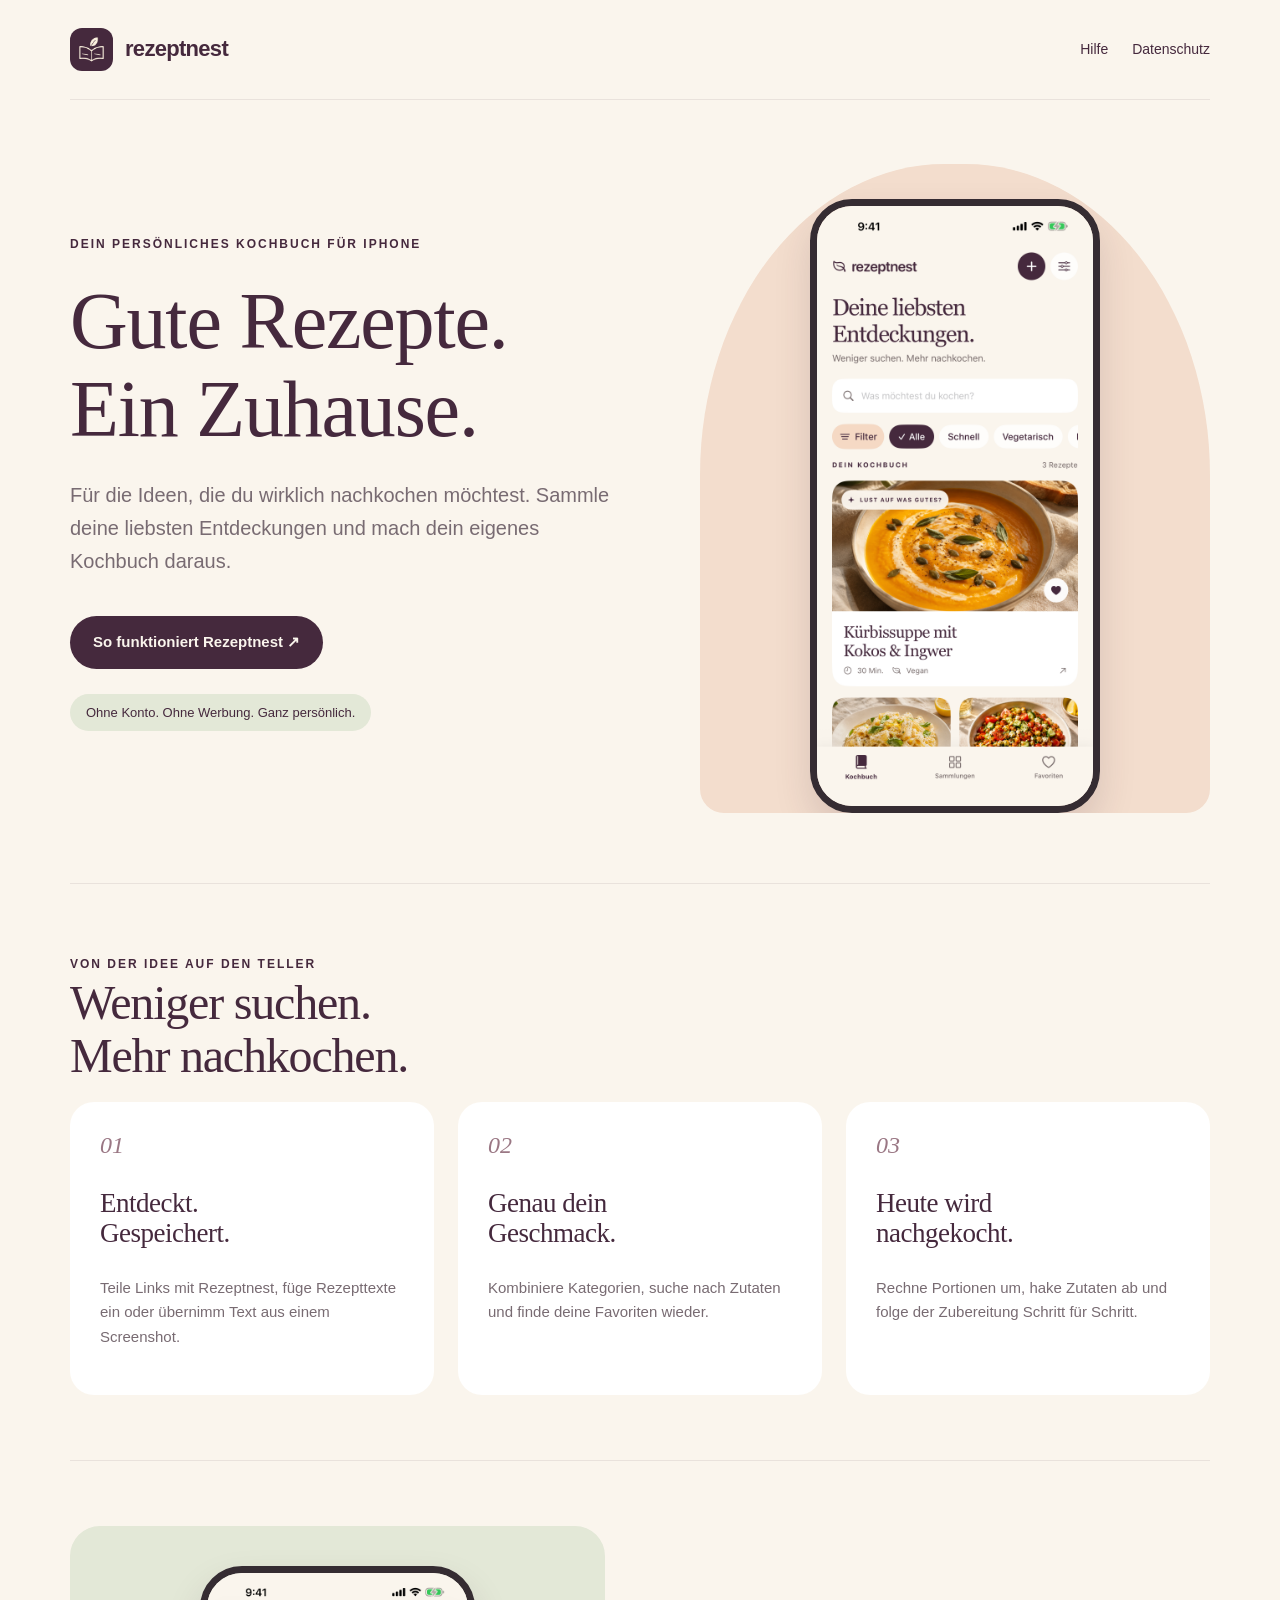
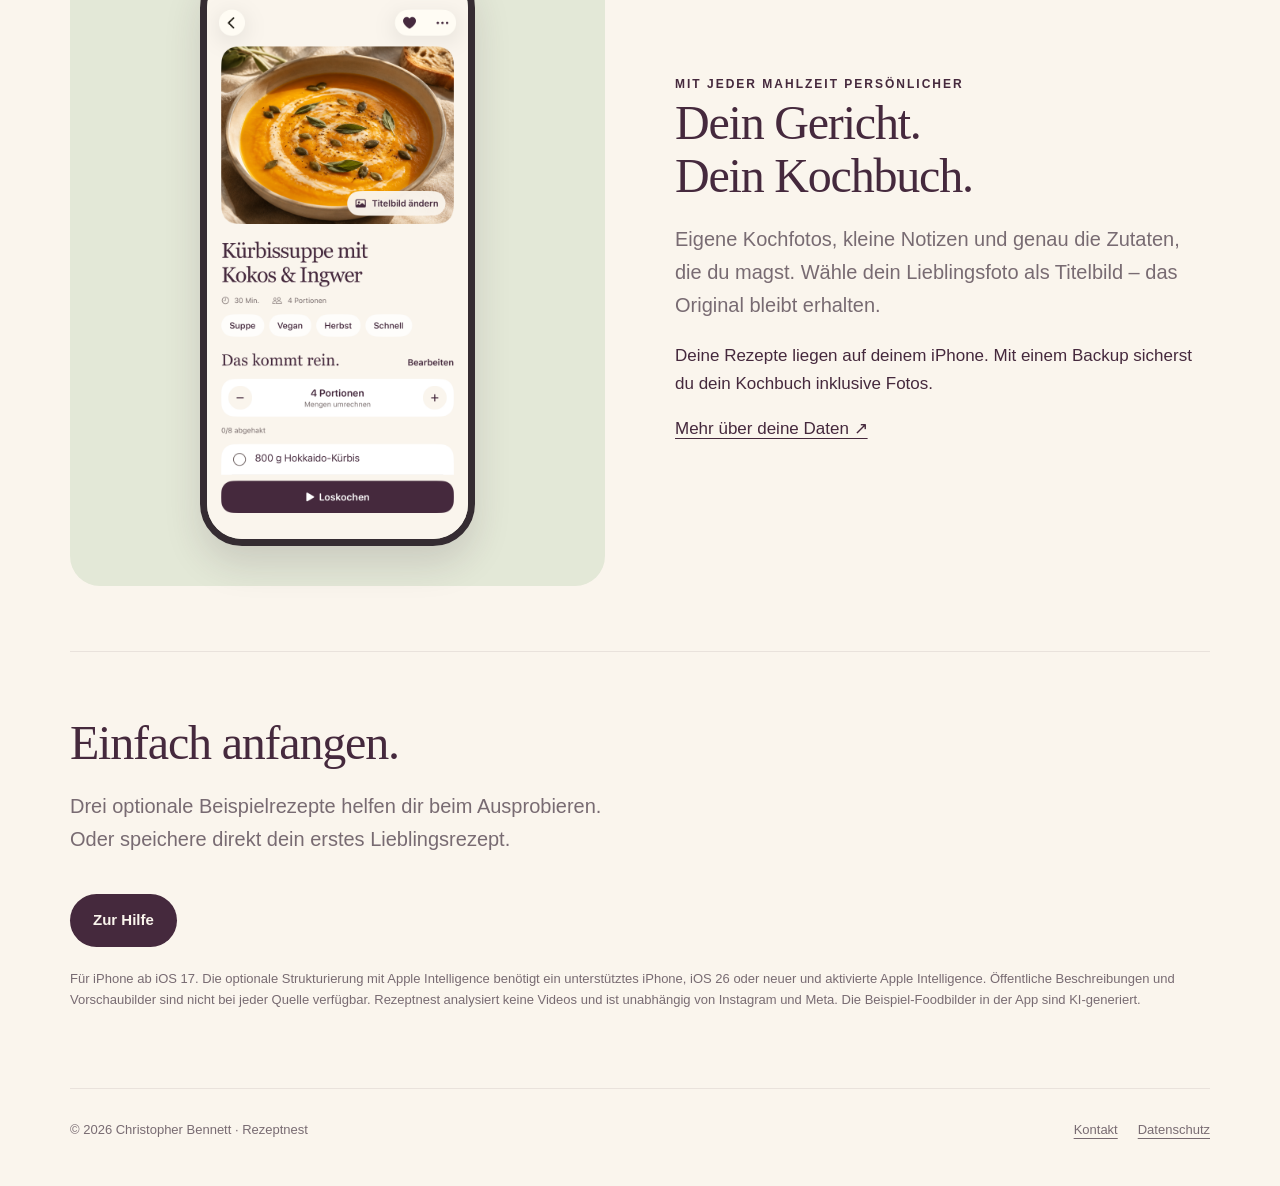
==== index.html @ 87a8129c "Publish Rezeptnest support and privacy website" ====
<!doctype html><html lang="de"><head><meta charset="utf-8"><meta name="viewport" content="width=device-width,initial-scale=1"><meta name="description" content="Gute Rezepte. Ein Zuhause. Rezeptnest für iPhone: Rezepte sammeln, wiederfinden und Schritt für Schritt nachkochen."><meta name="theme-color" content="#faf5ed"><title>Dein persönliches Kochbuch · Rezeptnest</title><link rel="icon" href="assets/icon.png"><link rel="stylesheet" href="style.css"></head><body><div class="wrap"><header><a class="brand" href="index.html"><img src="assets/icon.png" alt="" width="43" height="43">rezeptnest</a><nav aria-label="Hauptnavigation"><a href="support.html">Hilfe</a><a href="privacy.html">Datenschutz</a></nav></header><main id="main"><section class="hero"><div><span class="eyebrow">Dein persönliches Kochbuch für iPhone</span><h1>Gute Rezepte.<br>Ein Zuhause.</h1><p class="lede">Für die Ideen, die du wirklich nachkochen möchtest. Sammle deine liebsten Entdeckungen und mach dein eigenes Kochbuch daraus.</p><a class="button" href="support.html">So funktioniert Rezeptnest ↗</a><p><span class="pill">Ohne Konto. Ohne Werbung. Ganz persönlich.</span></p></div><div class="hero-art"><img class="phone" src="assets/library.png" width="1320" height="2868" alt="Rezeptnest-Kochbuch mit Kürbissuppe, Zitronenpasta und Salat"></div></section><section class="section"><span class="eyebrow">Von der Idee auf den Teller</span><h2>Weniger suchen.<br>Mehr nachkochen.</h2><div class="cards"><article class="card"><span class="number">01</span><h3>Entdeckt.<br>Gespeichert.</h3><p>Teile Links mit Rezeptnest, füge Rezepttexte ein oder übernimm Text aus einem Screenshot.</p></article><article class="card"><span class="number">02</span><h3>Genau dein<br>Geschmack.</h3><p>Kombiniere Kategorien, suche nach Zutaten und finde deine Favoriten wieder.</p></article><article class="card"><span class="number">03</span><h3>Heute wird<br>nachgekocht.</h3><p>Rechne Portionen um, hake Zutaten ab und folge der Zubereitung Schritt für Schritt.</p></article></div></section><section class="section feature"><div class="tinted"><img class="phone" src="assets/recipe.png" width="1320" height="2868" loading="lazy" alt="Rezeptansicht mit Titelbildauswahl, Portionen und bearbeitbarer Zutatenliste"></div><div><span class="eyebrow">Mit jeder Mahlzeit persönlicher</span><h2>Dein Gericht.<br>Dein Kochbuch.</h2><p class="lede">Eigene Kochfotos, kleine Notizen und genau die Zutaten, die du magst. Wähle dein Lieblingsfoto als Titelbild – das Original bleibt erhalten.</p><p>Deine Rezepte liegen auf deinem iPhone. Mit einem Backup sicherst du dein Kochbuch inklusive Fotos.</p><a href="privacy.html">Mehr über deine Daten ↗</a></div></section><section class="section"><h2>Einfach anfangen.</h2><p class="lede">Drei optionale Beispielrezepte helfen dir beim Ausprobieren. Oder speichere direkt dein erstes Lieblingsrezept.</p><a class="button" href="support.html">Zur Hilfe</a><p class="fineprint">Für iPhone ab iOS 17. Die optionale Strukturierung mit Apple Intelligence benötigt ein unterstütztes iPhone, iOS 26 oder neuer und aktivierte Apple Intelligence. Öffentliche Beschreibungen und Vorschaubilder sind nicht bei jeder Quelle verfügbar. Rezeptnest analysiert keine Videos und ist unabhängig von Instagram und Meta. Die Beispiel-Foodbilder in der App sind KI-generiert.</p></section></main><footer><span>© 2026 Christopher Bennett · Rezeptnest</span><div><a href="support.html#kontakt">Kontakt</a><a href="privacy.html">Datenschutz</a></div></footer></div></body></html>
---- style.css ----
:root{--cream:#faf5ed;--plum:#45293d;--muted:#786b72;--peach:#f3ddcd;--sage:#e3e8d7}*{box-sizing:border-box}html{scroll-behavior:smooth}body{margin:0;color:var(--plum);background:var(--cream);font:17px/1.65 -apple-system,BlinkMacSystemFont,"Segoe UI",sans-serif}a{color:inherit;text-underline-offset:4px}a:focus-visible,summary:focus-visible{outline:3px solid #946c88;outline-offset:5px;border-radius:4px}.wrap{width:min(1140px,calc(100% - 48px));margin:auto}header{display:flex;justify-content:space-between;align-items:center;gap:24px;padding:28px 0;border-bottom:1px solid #45293d18}.brand{display:flex;align-items:center;gap:12px;text-decoration:none;font-weight:700;font-size:22px;letter-spacing:-.7px}.brand img{width:43px;height:43px;border-radius:12px}nav{display:flex;gap:24px;font-size:14px}nav a{text-decoration:none}nav a:hover{text-decoration:underline}h1,h2,h3{font-family:Georgia,serif;font-weight:400;line-height:1.1;letter-spacing:-1.2px}h1{font-size:clamp(45px,6.5vw,80px);margin:20px 0 26px}h2{font-size:clamp(32px,4vw,48px);margin:0 0 20px}h3{font-size:27px;letter-spacing:-.5px}.eyebrow{font-size:12px;font-weight:650;letter-spacing:2px;text-transform:uppercase}.lede{font-size:20px;max-width:580px;color:var(--muted)}.hero{display:grid;grid-template-columns:1.1fr 1fr;align-items:center;gap:70px;padding:64px 0 70px}.hero-art{background:var(--peach);border-radius:48% 48% 24px 24px;padding:35px 35px 0;overflow:hidden;max-height:660px}.phone{display:block;width:100%;height:auto;max-width:290px;margin:auto;border:7px solid #352c32;border-radius:42px;box-shadow:0 18px 36px #45293d26}.pill{display:inline-block;background:var(--sage);border-radius:30px;padding:8px 16px;font-size:13px}.button{display:inline-block;background:var(--plum);color:var(--cream);padding:14px 23px;border-radius:100px;text-decoration:none;font-size:15px;font-weight:600;margin:18px 12px 8px 0}.button.light{background:white;color:var(--plum)}.section{padding:65px 0;border-top:1px solid #45293d18}.cards{display:grid;grid-template-columns:repeat(3,1fr);gap:24px}.card{padding:30px;border-radius:24px;background:#fff}.card .number{font:italic 24px Georgia;color:#9a7784}.card p{color:var(--muted);font-size:15px}.feature{display:grid;grid-template-columns:1fr 1fr;gap:70px;align-items:center}.feature .phone{max-height:580px;width:auto;max-width:100%}.tinted{background:var(--sage);padding:40px;border-radius:30px}.prose{max-width:770px;margin:70px auto 90px}.prose h1{font-size:clamp(42px,6vw,66px)}.prose h2{font-size:29px;letter-spacing:-.4px;margin-top:42px}.prose p,.prose li{color:#675a63}.prose strong{color:var(--plum)}.note{background:var(--sage);padding:24px 28px;border-radius:18px}.updated{font-size:14px;color:var(--muted)}details{padding:23px 0;border-bottom:1px solid #45293d22}summary{cursor:pointer;font-weight:650;font-size:18px}details p{margin-bottom:5px}.contact{background:var(--plum);color:var(--cream);padding:32px;border-radius:24px;margin-top:38px}.contact p{color:#f0e3e9}.contact a{overflow-wrap:anywhere}footer{padding:30px 0 45px;border-top:1px solid #45293d18;font-size:13px;color:var(--muted);display:flex;flex-wrap:wrap;justify-content:space-between;gap:20px}footer div{display:flex;gap:20px}.fineprint{font-size:13px;color:var(--muted)}@media(max-width:700px){.wrap{width:calc(100% - 36px)}header{padding:20px 0;align-items:flex-start}nav{gap:12px;font-size:12px;padding-top:10px}.brand{font-size:19px}.brand img{width:34px;height:34px}.hero{grid-template-columns:1fr;gap:36px;padding-top:40px}.hero-art{max-height:550px;padding:28px 35px 0}.hero .lede{font-size:18px}.cards,.feature{grid-template-columns:1fr;gap:20px}.section{padding:44px 0}.prose{margin-top:45px}.tinted{padding:28px}.contact{padding:25px}.contact a{font-size:16px}}@media(prefers-reduced-motion:reduce){html{scroll-behavior:auto}}
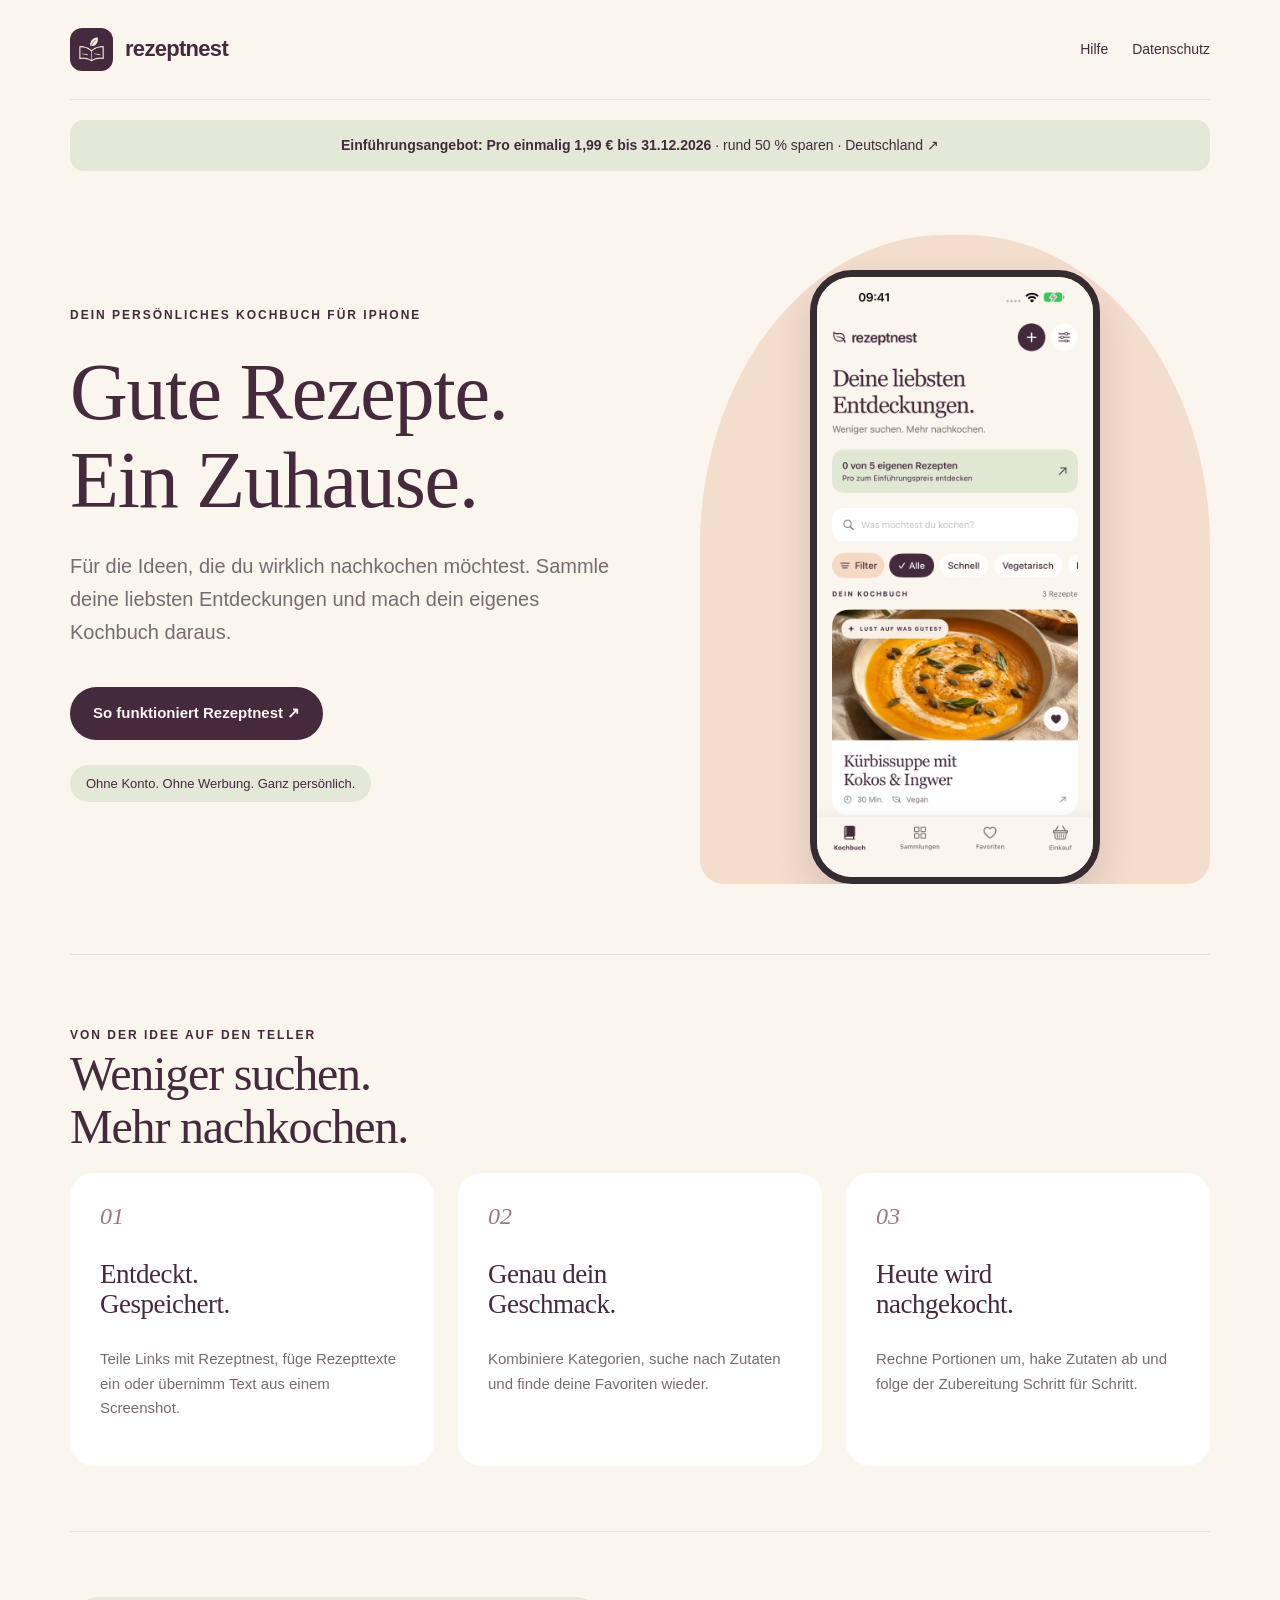
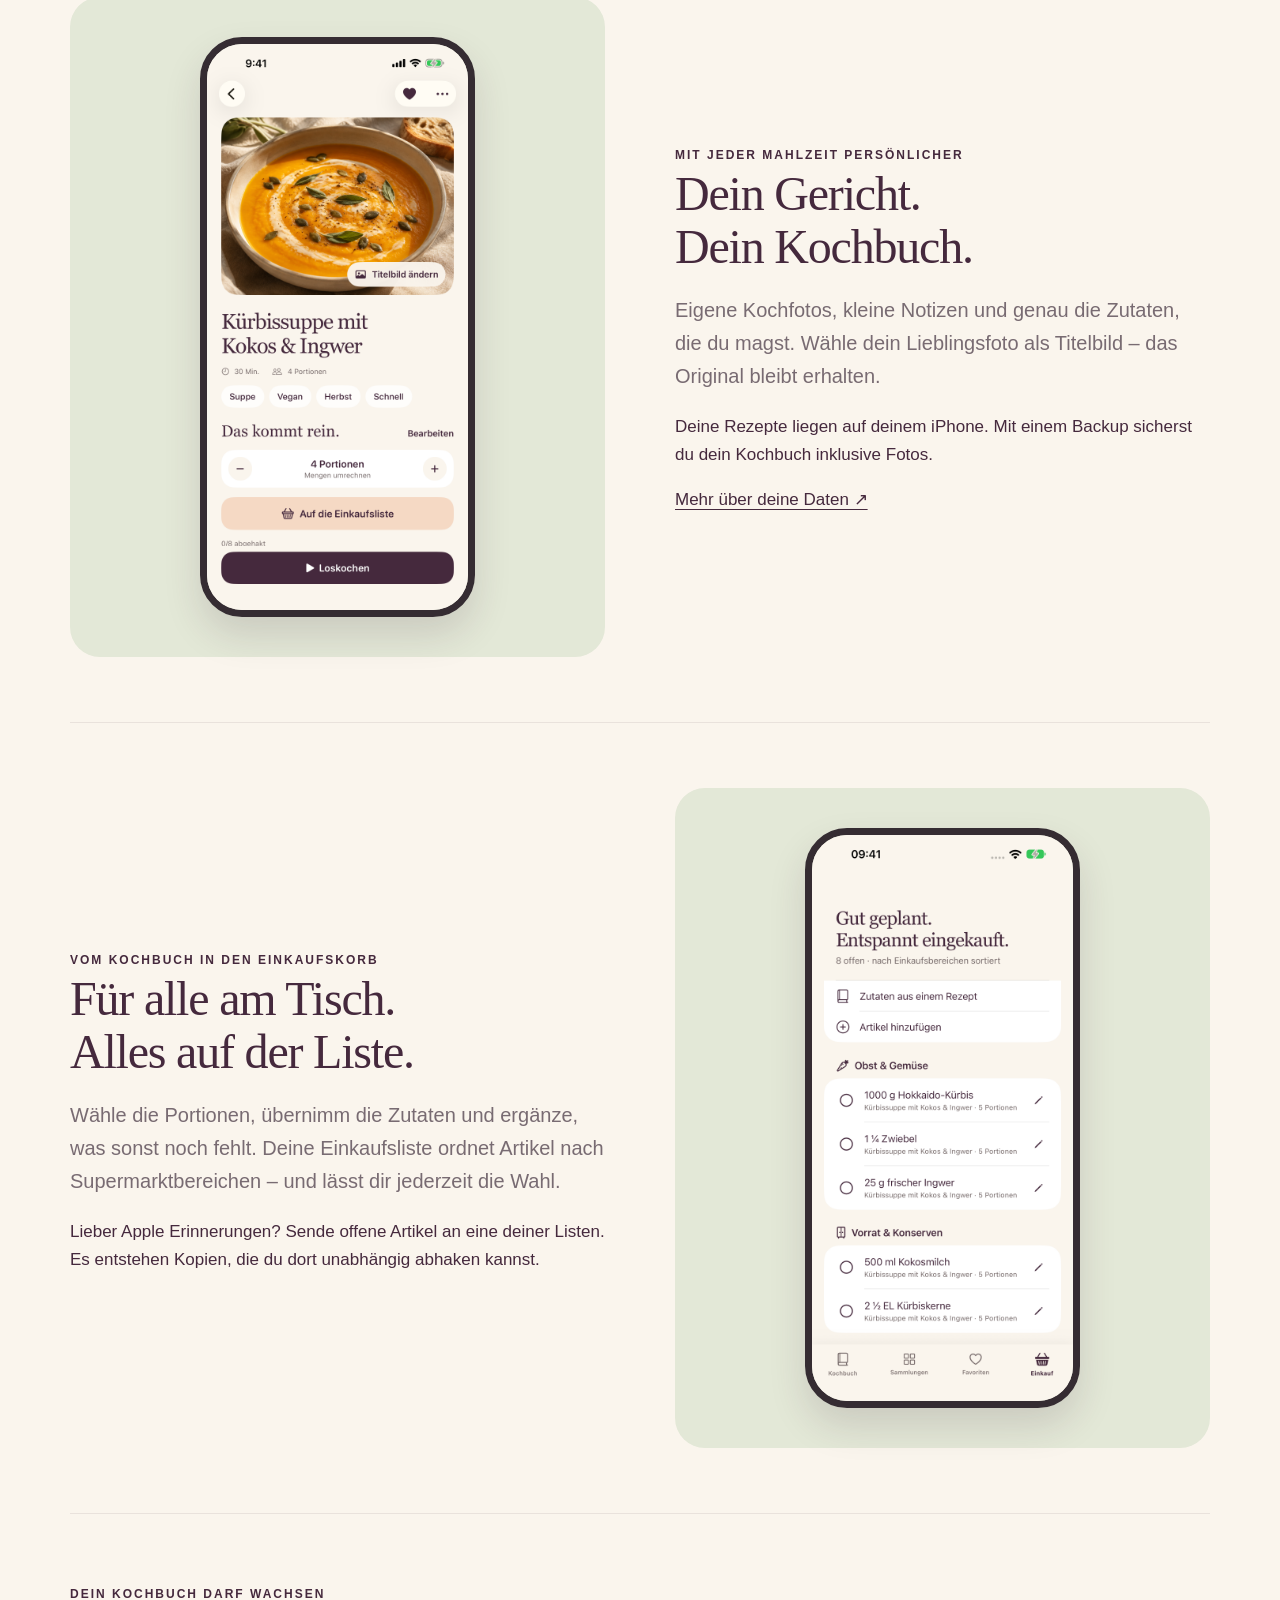
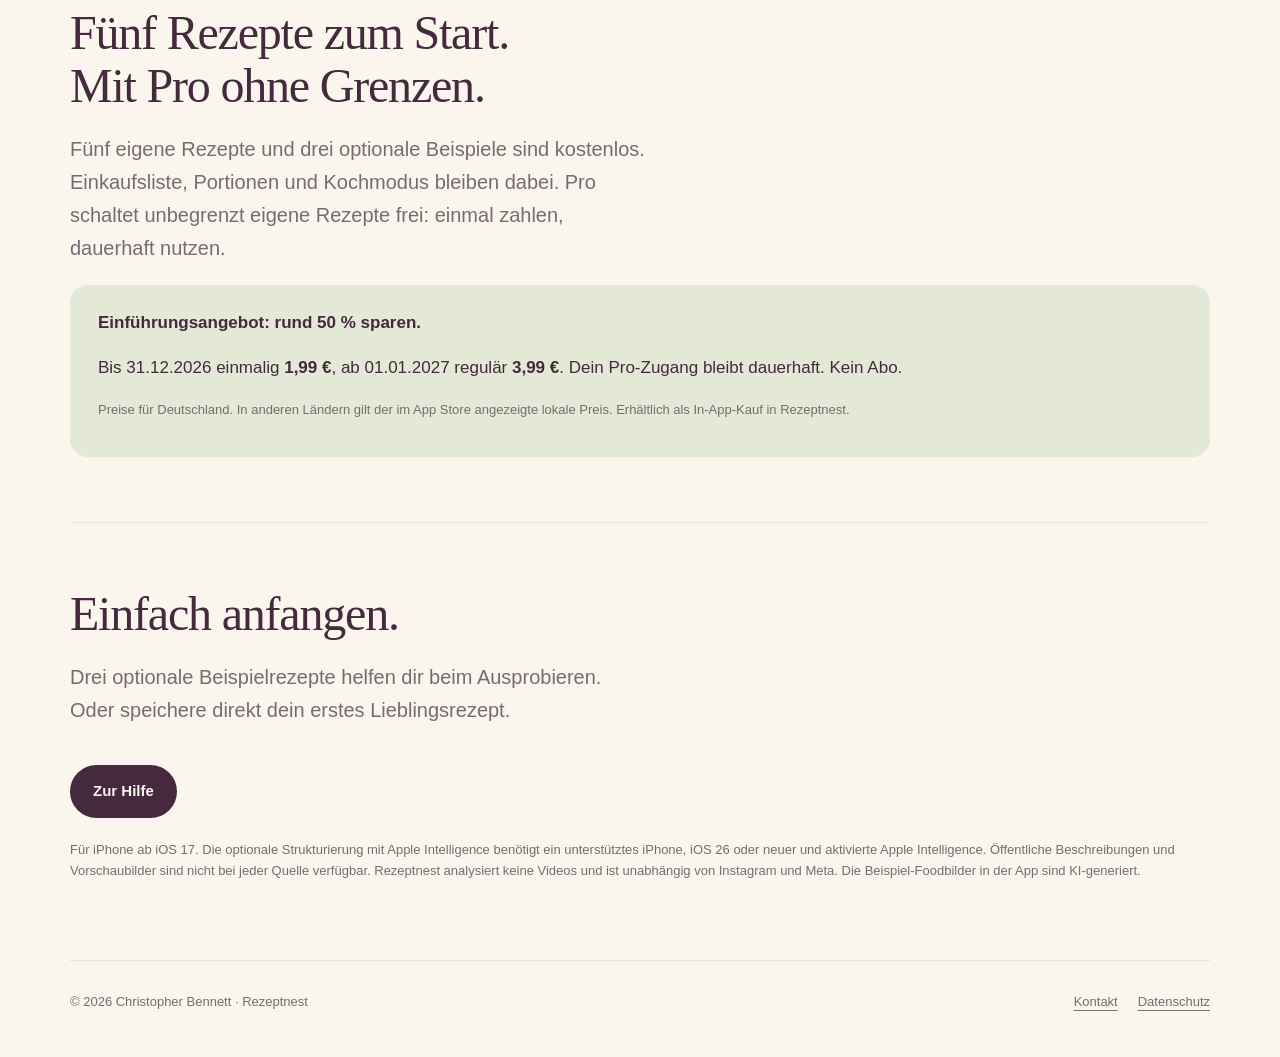
==== commit d68918fd: "Introduce shopping lists and year-end Pro launch offer" ====
--- a/index.html
+++ b/index.html
@@ -1 +1 @@
-<!doctype html><html lang="de"><head><meta charset="utf-8"><meta name="viewport" content="width=device-width,initial-scale=1"><meta name="description" content="Gute Rezepte. Ein Zuhause. Rezeptnest für iPhone: Rezepte sammeln, wiederfinden und Schritt für Schritt nachkochen."><meta name="theme-color" content="#faf5ed"><title>Dein persönliches Kochbuch · Rezeptnest</title><link rel="icon" href="assets/icon.png"><link rel="stylesheet" href="style.css"></head><body><div class="wrap"><header><a class="brand" href="index.html"><img src="assets/icon.png" alt="" width="43" height="43">rezeptnest</a><nav aria-label="Hauptnavigation"><a href="support.html">Hilfe</a><a href="privacy.html">Datenschutz</a></nav></header><main id="main"><section class="hero"><div><span class="eyebrow">Dein persönliches Kochbuch für iPhone</span><h1>Gute Rezepte.<br>Ein Zuhause.</h1><p class="lede">Für die Ideen, die du wirklich nachkochen möchtest. Sammle deine liebsten Entdeckungen und mach dein eigenes Kochbuch daraus.</p><a class="button" href="support.html">So funktioniert Rezeptnest ↗</a><p><span class="pill">Ohne Konto. Ohne Werbung. Ganz persönlich.</span></p></div><div class="hero-art"><img class="phone" src="assets/library.png" width="1320" height="2868" alt="Rezeptnest-Kochbuch mit Kürbissuppe, Zitronenpasta und Salat"></div></section><section class="section"><span class="eyebrow">Von der Idee auf den Teller</span><h2>Weniger suchen.<br>Mehr nachkochen.</h2><div class="cards"><article class="card"><span class="number">01</span><h3>Entdeckt.<br>Gespeichert.</h3><p>Teile Links mit Rezeptnest, füge Rezepttexte ein oder übernimm Text aus einem Screenshot.</p></article><article class="card"><span class="number">02</span><h3>Genau dein<br>Geschmack.</h3><p>Kombiniere Kategorien, suche nach Zutaten und finde deine Favoriten wieder.</p></article><article class="card"><span class="number">03</span><h3>Heute wird<br>nachgekocht.</h3><p>Rechne Portionen um, hake Zutaten ab und folge der Zubereitung Schritt für Schritt.</p></article></div></section><section class="section feature"><div class="tinted"><img class="phone" src="assets/recipe.png" width="1320" height="2868" loading="lazy" alt="Rezeptansicht mit Titelbildauswahl, Portionen und bearbeitbarer Zutatenliste"></div><div><span class="eyebrow">Mit jeder Mahlzeit persönlicher</span><h2>Dein Gericht.<br>Dein Kochbuch.</h2><p class="lede">Eigene Kochfotos, kleine Notizen und genau die Zutaten, die du magst. Wähle dein Lieblingsfoto als Titelbild – das Original bleibt erhalten.</p><p>Deine Rezepte liegen auf deinem iPhone. Mit einem Backup sicherst du dein Kochbuch inklusive Fotos.</p><a href="privacy.html">Mehr über deine Daten ↗</a></div></section><section class="section"><h2>Einfach anfangen.</h2><p class="lede">Drei optionale Beispielrezepte helfen dir beim Ausprobieren. Oder speichere direkt dein erstes Lieblingsrezept.</p><a class="button" href="support.html">Zur Hilfe</a><p class="fineprint">Für iPhone ab iOS 17. Die optionale Strukturierung mit Apple Intelligence benötigt ein unterstütztes iPhone, iOS 26 oder neuer und aktivierte Apple Intelligence. Öffentliche Beschreibungen und Vorschaubilder sind nicht bei jeder Quelle verfügbar. Rezeptnest analysiert keine Videos und ist unabhängig von Instagram und Meta. Die Beispiel-Foodbilder in der App sind KI-generiert.</p></section></main><footer><span>© 2026 Christopher Bennett · Rezeptnest</span><div><a href="support.html#kontakt">Kontakt</a><a href="privacy.html">Datenschutz</a></div></footer></div></body></html>+<!doctype html><html lang="de"><head><meta charset="utf-8"><meta name="viewport" content="width=device-width,initial-scale=1"><meta name="description" content="Gute Rezepte. Ein Zuhause. Rezeptnest für iPhone: Rezepte sammeln, wiederfinden und Schritt für Schritt nachkochen."><meta name="theme-color" content="#faf5ed"><title>Dein persönliches Kochbuch · Rezeptnest</title><link rel="icon" href="assets/icon.png"><link rel="stylesheet" href="style.css?v=6"></head><body><div class="wrap"><header><a class="brand" href="index.html"><img src="assets/icon.png" alt="" width="43" height="43">rezeptnest</a><nav aria-label="Hauptnavigation"><a href="support.html">Hilfe</a><a href="privacy.html">Datenschutz</a></nav></header><aside class="launch-banner" id="launch-banner"><a href="#pro">Einführungsangebot: Pro einmalig 1,99 € bis 31.12.2026 <span>· rund 50 % sparen · Deutschland ↗</span></a></aside><main id="main"><section class="hero"><div><span class="eyebrow">Dein persönliches Kochbuch für iPhone</span><h1>Gute Rezepte.<br>Ein Zuhause.</h1><p class="lede">Für die Ideen, die du wirklich nachkochen möchtest. Sammle deine liebsten Entdeckungen und mach dein eigenes Kochbuch daraus.</p><a class="button" href="support.html">So funktioniert Rezeptnest ↗</a><p><span class="pill">Ohne Konto. Ohne Werbung. Ganz persönlich.</span></p></div><div class="hero-art"><img class="phone" src="assets/library.png" width="1320" height="2868" alt="Rezeptnest-Kochbuch mit Kürbissuppe, Zitronenpasta und Salat"></div></section><section class="section"><span class="eyebrow">Von der Idee auf den Teller</span><h2>Weniger suchen.<br>Mehr nachkochen.</h2><div class="cards"><article class="card"><span class="number">01</span><h3>Entdeckt.<br>Gespeichert.</h3><p>Teile Links mit Rezeptnest, füge Rezepttexte ein oder übernimm Text aus einem Screenshot.</p></article><article class="card"><span class="number">02</span><h3>Genau dein<br>Geschmack.</h3><p>Kombiniere Kategorien, suche nach Zutaten und finde deine Favoriten wieder.</p></article><article class="card"><span class="number">03</span><h3>Heute wird<br>nachgekocht.</h3><p>Rechne Portionen um, hake Zutaten ab und folge der Zubereitung Schritt für Schritt.</p></article></div></section><section class="section feature"><div class="tinted"><img class="phone" src="assets/recipe.png" width="1320" height="2868" loading="lazy" alt="Rezeptansicht mit Titelbildauswahl, Portionen und bearbeitbarer Zutatenliste"></div><div><span class="eyebrow">Mit jeder Mahlzeit persönlicher</span><h2>Dein Gericht.<br>Dein Kochbuch.</h2><p class="lede">Eigene Kochfotos, kleine Notizen und genau die Zutaten, die du magst. Wähle dein Lieblingsfoto als Titelbild – das Original bleibt erhalten.</p><p>Deine Rezepte liegen auf deinem iPhone. Mit einem Backup sicherst du dein Kochbuch inklusive Fotos.</p><a href="privacy.html">Mehr über deine Daten ↗</a></div></section><section class="section feature"><div><span class="eyebrow">Vom Kochbuch in den Einkaufskorb</span><h2>Für alle am Tisch.<br>Alles auf der Liste.</h2><p class="lede">Wähle die Portionen, übernimm die Zutaten und ergänze, was sonst noch fehlt. Deine Einkaufsliste ordnet Artikel nach Supermarktbereichen – und lässt dir jederzeit die Wahl.</p><p>Lieber Apple Erinnerungen? Sende offene Artikel an eine deiner Listen. Es entstehen Kopien, die du dort unabhängig abhaken kannst.</p></div><div class="tinted"><img class="phone" src="assets/shopping.png" width="1320" height="2868" loading="lazy" alt="Einkaufsliste mit Zutaten nach Supermarktbereichen"></div></section><section class="section offer" id="pro"><span class="eyebrow">Dein Kochbuch darf wachsen</span><h2>Fünf Rezepte zum Start.<br>Mit Pro ohne Grenzen.</h2><p class="lede">Fünf eigene Rezepte und drei optionale Beispiele sind kostenlos. Einkaufsliste, Portionen und Kochmodus bleiben dabei. Pro schaltet unbegrenzt eigene Rezepte frei: einmal zahlen, dauerhaft nutzen.</p><div id="launch-offer" class="note"><strong>Einführungsangebot: rund 50 % sparen.</strong><p>Bis 31.12.2026 einmalig <strong>1,99 €</strong>, ab 01.01.2027 regulär <strong>3,99 €</strong>. Dein Pro-Zugang bleibt dauerhaft. Kein Abo.</p><p class="fineprint">Preise für Deutschland. In anderen Ländern gilt der im App Store angezeigte lokale Preis. Erhältlich als In-App-Kauf in Rezeptnest.</p></div><div id="regular-price" class="note" hidden><strong>Rezeptnest Pro: einmalig 3,99 € in Deutschland.</strong><p>Kein Abo. In anderen Ländern gilt der lokale App-Store-Preis.</p></div></section><section class="section"><h2>Einfach anfangen.</h2><p class="lede">Drei optionale Beispielrezepte helfen dir beim Ausprobieren. Oder speichere direkt dein erstes Lieblingsrezept.</p><a class="button" href="support.html">Zur Hilfe</a><p class="fineprint">Für iPhone ab iOS 17. Die optionale Strukturierung mit Apple Intelligence benötigt ein unterstütztes iPhone, iOS 26 oder neuer und aktivierte Apple Intelligence. Öffentliche Beschreibungen und Vorschaubilder sind nicht bei jeder Quelle verfügbar. Rezeptnest analysiert keine Videos und ist unabhängig von Instagram und Meta. Die Beispiel-Foodbilder in der App sind KI-generiert.</p></section></main><footer><span>© 2026 Christopher Bennett · Rezeptnest</span><div><a href="support.html#kontakt">Kontakt</a><a href="privacy.html">Datenschutz</a></div></footer></div><script src="offer.js?v=6"></script></body></html>
--- a/style.css
+++ b/style.css
@@ -1 +1,3 @@
 :root{--cream:#faf5ed;--plum:#45293d;--muted:#786b72;--peach:#f3ddcd;--sage:#e3e8d7}*{box-sizing:border-box}html{scroll-behavior:smooth}body{margin:0;color:var(--plum);background:var(--cream);font:17px/1.65 -apple-system,BlinkMacSystemFont,"Segoe UI",sans-serif}a{color:inherit;text-underline-offset:4px}a:focus-visible,summary:focus-visible{outline:3px solid #946c88;outline-offset:5px;border-radius:4px}.wrap{width:min(1140px,calc(100% - 48px));margin:auto}header{display:flex;justify-content:space-between;align-items:center;gap:24px;padding:28px 0;border-bottom:1px solid #45293d18}.brand{display:flex;align-items:center;gap:12px;text-decoration:none;font-weight:700;font-size:22px;letter-spacing:-.7px}.brand img{width:43px;height:43px;border-radius:12px}nav{display:flex;gap:24px;font-size:14px}nav a{text-decoration:none}nav a:hover{text-decoration:underline}h1,h2,h3{font-family:Georgia,serif;font-weight:400;line-height:1.1;letter-spacing:-1.2px}h1{font-size:clamp(45px,6.5vw,80px);margin:20px 0 26px}h2{font-size:clamp(32px,4vw,48px);margin:0 0 20px}h3{font-size:27px;letter-spacing:-.5px}.eyebrow{font-size:12px;font-weight:650;letter-spacing:2px;text-transform:uppercase}.lede{font-size:20px;max-width:580px;color:var(--muted)}.hero{display:grid;grid-template-columns:1.1fr 1fr;align-items:center;gap:70px;padding:64px 0 70px}.hero-art{background:var(--peach);border-radius:48% 48% 24px 24px;padding:35px 35px 0;overflow:hidden;max-height:660px}.phone{display:block;width:100%;height:auto;max-width:290px;margin:auto;border:7px solid #352c32;border-radius:42px;box-shadow:0 18px 36px #45293d26}.pill{display:inline-block;background:var(--sage);border-radius:30px;padding:8px 16px;font-size:13px}.button{display:inline-block;background:var(--plum);color:var(--cream);padding:14px 23px;border-radius:100px;text-decoration:none;font-size:15px;font-weight:600;margin:18px 12px 8px 0}.button.light{background:white;color:var(--plum)}.section{padding:65px 0;border-top:1px solid #45293d18}.cards{display:grid;grid-template-columns:repeat(3,1fr);gap:24px}.card{padding:30px;border-radius:24px;background:#fff}.card .number{font:italic 24px Georgia;color:#9a7784}.card p{color:var(--muted);font-size:15px}.feature{display:grid;grid-template-columns:1fr 1fr;gap:70px;align-items:center}.feature .phone{max-height:580px;width:auto;max-width:100%}.tinted{background:var(--sage);padding:40px;border-radius:30px}.prose{max-width:770px;margin:70px auto 90px}.prose h1{font-size:clamp(42px,6vw,66px)}.prose h2{font-size:29px;letter-spacing:-.4px;margin-top:42px}.prose p,.prose li{color:#675a63}.prose strong{color:var(--plum)}.note{background:var(--sage);padding:24px 28px;border-radius:18px}.updated{font-size:14px;color:var(--muted)}details{padding:23px 0;border-bottom:1px solid #45293d22}summary{cursor:pointer;font-weight:650;font-size:18px}details p{margin-bottom:5px}.contact{background:var(--plum);color:var(--cream);padding:32px;border-radius:24px;margin-top:38px}.contact p{color:#f0e3e9}.contact a{overflow-wrap:anywhere}footer{padding:30px 0 45px;border-top:1px solid #45293d18;font-size:13px;color:var(--muted);display:flex;flex-wrap:wrap;justify-content:space-between;gap:20px}footer div{display:flex;gap:20px}.fineprint{font-size:13px;color:var(--muted)}@media(max-width:700px){.wrap{width:calc(100% - 36px)}header{padding:20px 0;align-items:flex-start}nav{gap:12px;font-size:12px;padding-top:10px}.brand{font-size:19px}.brand img{width:34px;height:34px}.hero{grid-template-columns:1fr;gap:36px;padding-top:40px}.hero-art{max-height:550px;padding:28px 35px 0}.hero .lede{font-size:18px}.cards,.feature{grid-template-columns:1fr;gap:20px}.section{padding:44px 0}.prose{margin-top:45px}.tinted{padding:28px}.contact{padding:25px}.contact a{font-size:16px}}@media(prefers-reduced-motion:reduce){html{scroll-behavior:auto}}
+
+.launch-banner{padding:14px 20px;background:var(--sage);border-radius:14px;margin-top:20px;text-align:center;font-size:14px;font-weight:600}.launch-banner a{text-decoration:none}.launch-banner span{font-weight:400}.offer{scroll-margin-top:30px}
